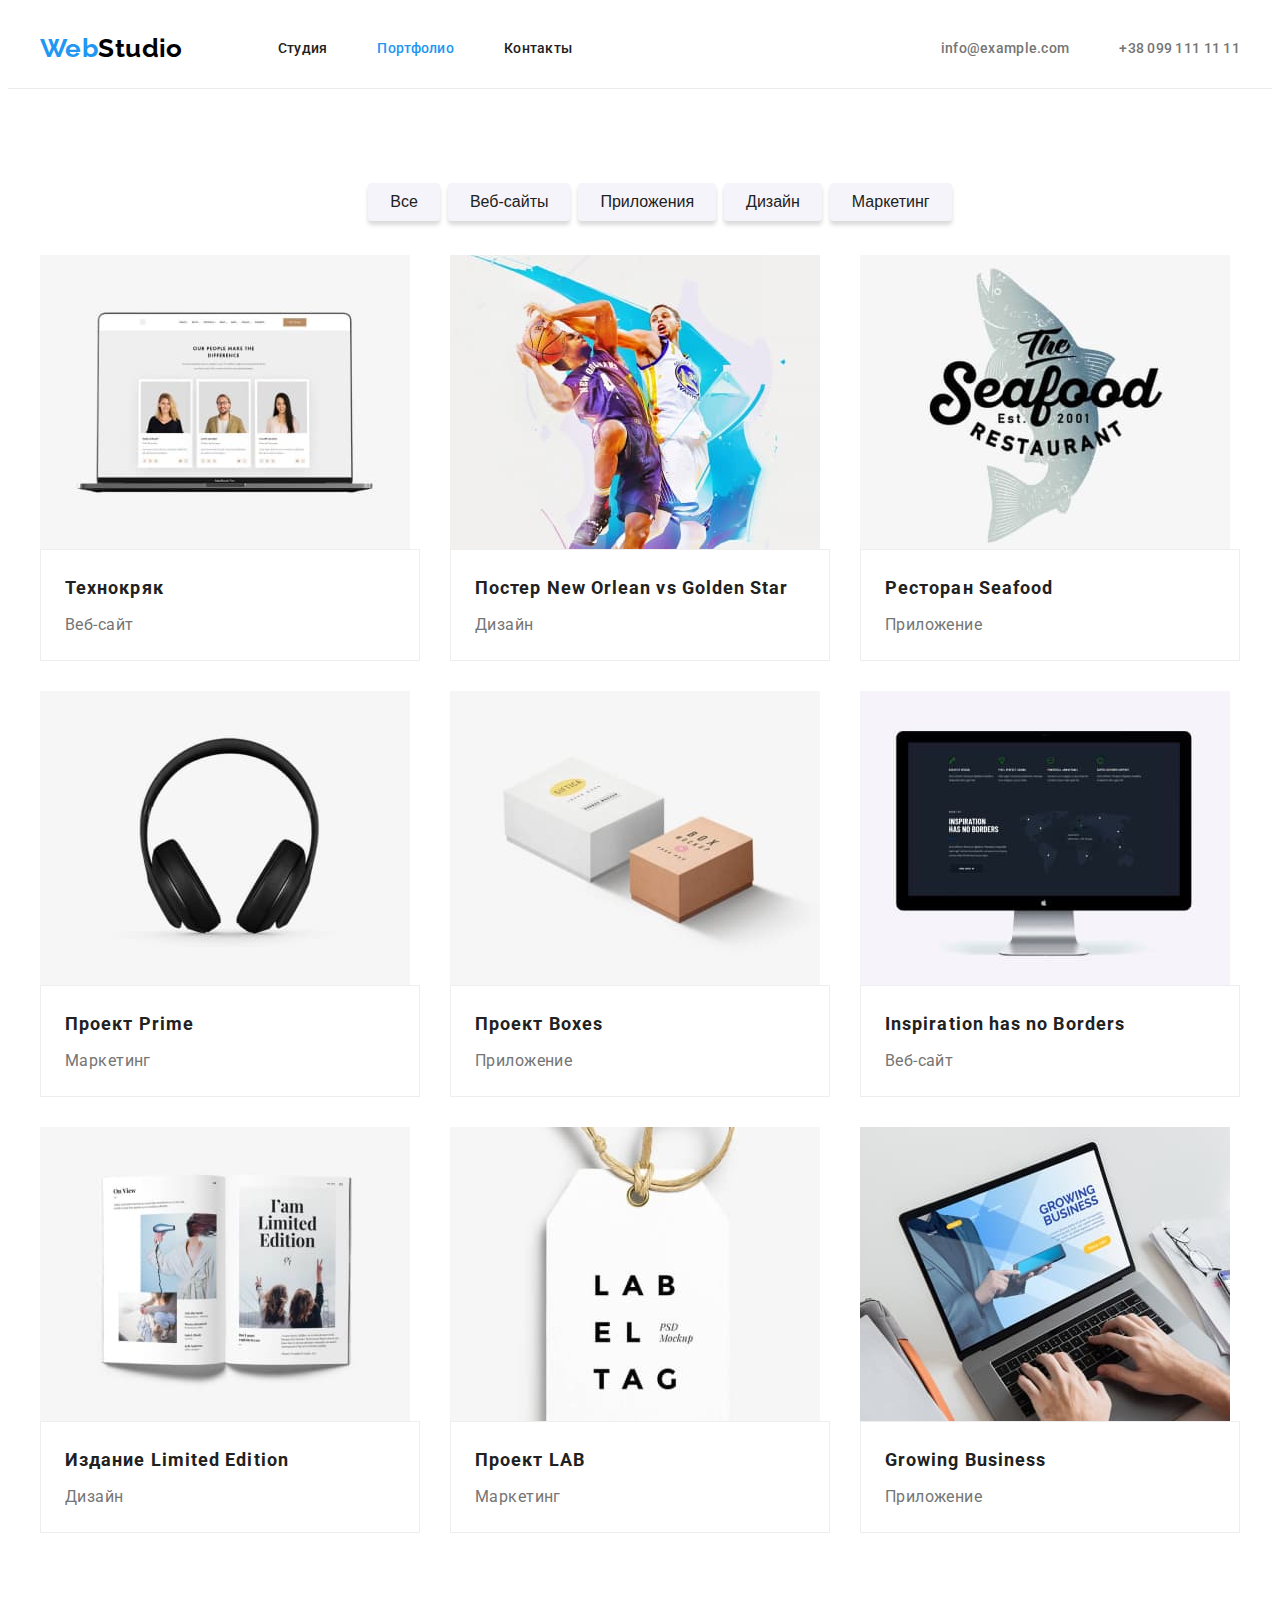
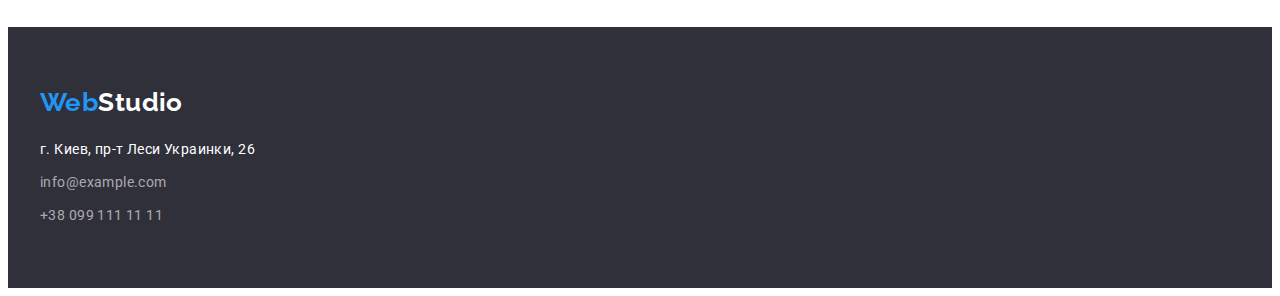
==== portfolio.html @ 69da9278 "Initial commit" ====
<!DOCTYPE html>
<html lang="ru">
  <head>
    <meta charset="UTF-8" />
    <meta http-equiv="X-UA-Compatible" content="IE=edge" />
    <meta name="viewport" content="width=device-width, initial-scale=1.0" />   
    <!-- Fonts -->
    <link rel="preconnect" href="https://fonts.googleapis.com" />
    <link rel="preconnect" href="https://fonts.gstatic.com" crossorigin />
    <link
      href="https://fonts.googleapis.com/css2?family=Raleway:wght@700&family=Roboto:wght@400;500;700;900&display=swap"
      rel="stylesheet"
    />
    <!-- Nomalize -->
    <!-- <link rel="stylesheet" type="text/css" href="./css/normalize.css" /> -->
    <link
      rel="stylesheet"
      href="https://cdnjs.cloudflare.com/ajax/libs/modern-normalize/1.1.0/modern-normalize.min.css"
      integrity="sha512-wpPYUAdjBVSE4KJnH1VR1HeZfpl1ub8YT/NKx4PuQ5NmX2tKuGu6U/JRp5y+Y8XG2tV+wKQpNHVUX03MfMFn9Q=="
      crossorigin="anonymous"
      referrerpolicy="no-referrer"
    />
    <!-- Styles -->
    <link rel="stylesheet" type="text/css" href="./css/styles.css" />
    <title>Portfolio</title>
  </head>

  <body>
    <header class="header">
      <div class="container">
        <nav class="navigation">
          <a href="./" class="link logo">
            Web<span class="logo-accent">Studio</span>
          </a>
          <ul class="list">
            <li class="item-header">
              <a href="./" class="link"> Студия</a>
            </li>
            <li class="item-header current">
              <a href="./portfolio.html" class="link">Портфолио</a>
            </li>
            <li class="item-header"><a href="#" class="link">Контакты</a></li>
          </ul>
        </nav>
        <ul class="list contact">
          <li class="item-header contact">
            <a href="mailto:info@example.com" class="link">info@example.com</a>
          </li>
          <li class="item-header contact">
            <a href="tel:+380991111111" class="link">+38 099 111 11 11</a>
          </li>
        </ul>
      </div>
    </header>
    <main>
      <section class="section">
        <h1 class="visually-hidden">Наши работы</h1>
        <div class="container">
          <ul class="list filter">
            <li class="item-filter">
              <button type="button" class="button button-filter">Все</button>
            </li>
            <li class="item-filter">
              <button type="button" class="button button-filter">
                Веб-сайты
              </button>
            </li>
            <li class="item-filter">
              <button type="button" class="button button-filter">
                Приложения
              </button>
            </li>
            <li class="item-filter">
              <button type="button" class="button button-filter">Дизайн</button>
            </li>
            <li class="item-filter">
              <button type="button" class="button button-filter">
                Маркетинг
              </button>
            </li>
          </ul>
          <ul class="list works">
            <li class="work-item">
              <a>
                <img
                  src="./images/img.jpg"
                  alt="Изображение сайта"
                  width="370"
                />
                <div class="work-description">
                  <h2 class="title title-work">Технокряк</h2>
                  <p class="type-work">Веб-сайт</p>
                </div>
              </a>
            </li>
            <li class="work-item">
              <a>
                <img
                  src="./images/img-1.jpg"
                  alt="Изображение постера"
                  width="370"
                />
                <div class="work-description">
                  <h2 class="title title-work">
                    Постер New Orlean vs Golden Star
                  </h2>
                  <p class="type-work">Дизайн</p>
                </div>
              </a>
            </li>
            <li class="work-item">
              <a>
                <img
                  src="./images/img-2.jpg"
                  alt="Изображение логотипа приложения"
                  width="370"
                />
                <div class="work-description">
                  <h2 class="title title-work">Ресторан Seafood</h2>
                  <p class="type-work">Приложение</p>
                </div>
              </a>
            </li>
            <li class="work-item">
              <a>
                <img
                  src="./images/img-3.jpg"
                  alt="Изображение проекта по маркетингу"
                  width="370"
                />
                <div class="work-description">
                  <h2 class="title title-work">Проект Prime</h2>
                  <p class="type-work">Маркетинг</p>
                </div>
              </a>
            </li>
            <li class="work-item">
              <a>
                <img
                  src="./images/img-4.jpg"
                  alt="Изображение логотипа приложения"
                  width="370"
                />
                <div class="work-description">
                  <h2 class="title title-work">Проект Boxes</h2>
                  <p class="type-work">Приложение</p>
                </div>
              </a>
            </li>
            <li class="work-item">
              <a>
                <img
                  src="./images/img-5.jpg"
                  alt="Изображение сайта"
                  width="370"
                />
                <div class="work-description">
                  <h2 class="title title-work">Inspiration has no Borders</h2>
                  <p class="type-work">Веб-сайт</p>
                </div>
              </a>
            </li>
            <li class="work-item">
              <a>
                <img
                  src="./images/img-6.jpg"
                  alt="Изображение идания"
                  width="370"
                />
                <div class="work-description">
                  <h2 class="title title-work">Издание Limited Edition</h2>
                  <p class="type-work">Дизайн</p>
                </div>
              </a>
            </li>
            <li class="work-item">
              <a>
                <img
                  src="./images/img-7.jpg"
                  alt="Изображение проекта по маркетингу"
                  width="370"
                />
                <div class="work-description">
                  <h2 class="title title-work">Проект LAB</h2>
                  <p class="type-work">Маркетинг</p>
                </div>
              </a>
            </li>
            <li class="work-item">
              <a>
                <img
                  src="./images/img-8.jpg"
                  alt="логотипа приложения"
                  width="370"
                />
                <div class="work-description">
                  <h2 class="title title-work">Growing Business</h2>
                  <p class="type-work">Приложение</p>
                </div>
              </a>
            </li>
          </ul>
        </div>
      </section>
    </main>
    <footer class="footer">
      <div class="container">
        <a href="./" class="link logo">
          Web<span class="logo-invert-accent">Studio</span>
        </a>
        <address class="address">
          <ul class="list contact">
            <li class="item-footer">г. Киев, пр-т Леси Украинки, 26</li>
            <li class="item-footer contact">
              <a href="mailto:info@example.com" class="link"
                >info@example.com</a
              >
            </li>
            <li class="item-footer contact">
              <a href="tel:+380991111111" class="link">+38 099 111 11 11</a>
            </li>
          </ul>
        </address>
      </div>
    </footer>
  </body>
</html>
---- css/styles.css ----
:root {
  --background-dark-color: #2f303a;
  /* rgb(47, 48, 58) */
  --background-light-color: #f5f4fa;
  /* rgb(245, 244, 250); */
  --primary-dark-color: #212121;
  /* rgb(33, 33, 33)*/
  --primary-light-color: #757575;
  /*rgb(117, 117, 117)*/
  --accent-light-color: #2196f3;
  /* rgb(33, 150, 243) */
  --accent-dark-color: #000000;
  /* rgb(0,0,0) */
  --main-light-color: #ffffff;
  /* rgb(255,255,255) */
  --main-light-alfa-color: rgba(255, 255, 255, 0.6);

  /* for grid  */
  --margin-set-gap: 30px;
}

body {
  font-family: "Roboto", sans-serif;
  font-style: normal;
  font-weight: 400;
  font-size: 14px;
  line-height: 1.143; /* 16/14 */
  letter-spacing: 0.03em;
  color: var(--primary-dark-color);
  background-color: var(--main-light-color);
}

img{
  display: block;
  padding: 0;
}

/* Common Styles */
.link {
  text-decoration: none;
  color: inherit;
}

.list {
  list-style: none;
}

.button {
  box-shadow: 0px 4px 4px rgba(0, 0, 0, 0.15);
  border: none;
  border-radius: 4px;
  border-color: transparent;

  color: var(--main-light-color);
  background-color: var(--accent-light-color);
}

.title {
  margin-top: 0;
  margin-bottom: 50px;

  text-align: center;

  font-weight: 700;
  font-size: 36px;
  line-height: 1.167; /* 42/36; */
}

.current {
  color: var(--accent-light-color);
}

.section {
  padding-top: 94px;
  padding-bottom: 94px;
  
  /* background-color: greenyellow;
  outline: 3px solid green; */
}

/* .section .list {
  margin-top: 0;
  margin-bottom: 0;
  padding-top: 0;
  padding-bottom: 0;
} */

/* Семантическое скрытие документов */
.visually-hidden {
  position: absolute;
  white-space: nowrap;
  width: 1px;
  height: 1px;
  overflow: hidden;
  border: 0;
  padding: 0;
  clip: rect(0 0 0 0);
  clip-path: inset(50%);
  margin: -1px;
}

.container {
  margin-left: auto;
  margin-right: auto;
  padding-right: 15px;
  padding-left: 15px;
  width: 1200px; 

  /* outline: 1px solid tomato; */
}

.container .list {
  display: flex;
  /* flex-wrap: wrap; */
}

/* Header */
.header {
  --color-header-border : #ECECEC;
  border-bottom: 1px solid var(--color-header-border);
}

.header .container {
  display: flex;
  justify-content: space-between;
  align-items: center;
}

.navigation {
  display: flex;
  align-items: center;
}

.navigation .list {
  display: flex;
  margin-top: 0;
  margin-bottom: 0;
  margin-left: 95px;
  padding-left: 0;
}

.item-header {
  font-weight: 500;
  letter-spacing: 0.02em;
}

.item-header + .item-header {
  margin-left: 50px;
}

.item-header .link {
  display: block;
  padding-top: 32px;
  padding-bottom: 32px;
}

.item-header.contact {
  color: var(--primary-light-color);
}

.item-header:hover,
.item-header:focus {
  color: var(--accent-light-color);
}

.logo {
  font-family: "Raleway", sans-serif;
  font-weight: 700;
  font-size: 26px;
  line-height: 1.192; /* 31/26; */
  color: var(--accent-light-color);
}

.logo-accent {
  color: var(--accent-dark-color);
}

.navigation .logo {
  padding-top: 10px;
  padding-bottom: 10px;
}

.list.contact {
  display: flex;
  margin-top: 0px;
  margin-bottom: 0px;
  padding-left: 0px;
}

/* Main */
.section.primary {
  background-color: var(--background-dark-color);
}

.primary {  
  margin-top: 0px;
  margin-bottom: 0px;
  padding-top: 200px;
  padding-bottom: 200px;

  text-align: center;
}

.main-title {
  margin-top: 0;
  margin-bottom: 30px;

  color: var(--main-light-color);

  font-weight: 900;
  font-size: 44px;
  line-height: 1.364; /* 60/44; */
  letter-spacing: 0.06em;
  text-transform: uppercase;  
}

.main-button {
  padding: 10px 32px;
  font-weight: 700;
  font-size: 16px;
  line-height: 1.875; /* 30/16; */
}

/* Edge */
.section.our-edge {
  padding-bottom: 0;
}

.list.our-edge {
  margin-top: 0;
  margin-bottom: 0;
  padding-left: 0;  
}

.our-edge-item {
  /* flex-basis: 270px; */
  --count-inline: 4;
  flex-basis: calc((100% - (var(--count-inline) - 1) * var(--margin-set-gap))/var(--count-inline));
  /* flex-basis: calc(100% / 4 - var(--margin-set-gap)); */
}

.our-edge-item + .our-edge-item {
  margin-left: var(--margin-set-gap);
}

.our-edge-title {
  margin-top: 0;
  margin-bottom: 10px;

  font-size: inherit;
  line-height: inherit;
  text-transform: uppercase;
}

.our-edge-description {
  margin-top: 0;
  margin-bottom: 0;

  line-height: 1.714; /* 24/14 */
  color: var(--primary-light-color);
}

/* Whot my do */

.list.whot-do {
  margin-top: 0;
  margin-bottom: 0;
  padding: 0;
}

.list.whot-do *:nth-child(n + 2) {
  margin-left: var(--margin-set-gap);
}


/* Team */
.our-team {
  background-color: var(--background-light-color);
}

.list.our-team {
  margin-top: 0;
  margin-bottom: 0;
  padding: 0;  
}

.our-team-item {
  /* flex-basis: calc(100% / 4 - var(--margin-set-gap)); */
  --count-inline: 4;  
  flex-basis: calc((100% - (var(--count-inline) - 1) * var(--margin-set-gap)) / var(--count-inline));
  /* box-shadow : 0px 1px 3px rgba(0, 0, 0, 0.12),
               0px 1px 1px rgba(0, 0, 0, 0.14),
               0px 2px 1px rgba(0, 0, 0, 0.2); 
  border-radius: 0px 0px 4px 4px; */
}

.our-team-item + .our-team-item {
  margin-left: var(--margin-set-gap);
}

.our-team-description{
  padding-top: 30px;
  padding-bottom: 30px;
}

.our-team-title {
  margin-top: 0;  
  margin-bottom: 10px;
  text-align: center;

  font-weight: 500;
  font-size: 16px;
  line-height: 1.187; /* 19/16 */
}

.our-team-position {
  margin-top: 0;
  margin-bottom: 0;
  text-align: center;

  font-size: 16px;
  line-height: 1.187; /* 19/16 */
  color: var(--primary-light-color);
}

/* filter */
.button-filter {
  /* display: block; */
  padding: 6px 22px;

  font-weight: 500;
  font-size: 16px;
  line-height: 1.625; /* 26/16 */
  color: inherit;
  background-color: var(--background-light-color);
}

.list.filter {
  margin-top: 0;
  margin-bottom: 34px;
  justify-content: center;
}

.item-filter + .item-filter {
  margin-left: 8px;
}

.button-filter:hover,
.button-filter:focus {
  color: var(--main-light-color);
  background-color: var(--accent-light-color);
}

.list.works {
  margin: 0;
  padding-left: 0;
  flex-wrap: wrap;

  margin-top: calc(-1 * var(--margin-set-gap));
  margin-left: calc(-1 * var(--margin-set-gap));
}

.list.works .work-item {
  margin-top: var(--margin-set-gap);
  margin-left: var(--margin-set-gap);
  
  --count-inline: 3;  
  flex-basis: calc(100% / var(--count-inline) - var(--margin-set-gap));
  /* flex-basis: calc(100% / 3 - var(--margin-set-gap)); */
}  

/* v2 */
/* .list.works {
  margin: 0;
  padding-left: 0;
  flex-wrap: wrap;
}
.list.works .work-item:not(:nth-child(3n)) {
  margin-right: var(--margin-set-gap);
  margin-bottom: var(--margin-set-gap);
}

.list.works .work-item:nth-child(3n) {
  margin-bottom: var(--margin-set-gap);
}

.list.works .work-item:nth-last-child(-n + 3) {
  margin-bottom: 0;
} */

/* v3 */
/* .list.works {
  margin: 0;
  padding: 0;
  flex-wrap: wrap;
}

.list.works .work-item {
  margin: 0;
  padding: 0;
  --count-inline:3;
  width: calc((100% - (var(--count-inline) - 1) * var(--margin-set-grap))/var(--count-inline));
  margin-right: var(--margin-set-gap);
  margin-bottom: var(--margin-set-gap); 
}

.list.works .work-item:nth-child(3n) {
  margin-right: 0;
}

.list.works .work-item:nth-last-child(-n + 3) {
  margin-bottom: 0;
} */

/* v4 */
/* .list.works {
  margin: 0;
  padding-left: 0;
  flex-wrap: wrap;
  gap: var(--margin-set-gap);
} */

.work-description {
  --border-color: #EEEEEE;
  padding: 20px 24px;
  border: 1px solid var(--border-color);
}

.title-work {
  margin-top: 0;
  margin-bottom: 4px;   
  
  text-align: left;

  font-size: 18px;
  line-height: 2;
  letter-spacing: 0.06em;
}

.type-work {
  margin-top: 0;
  margin-bottom: 0;

  font-size: 16px;
  line-height: 1.88; /* 30/16; */
  color: var(--primary-light-color);
}

/* FOOTER */
.footer {
  background-color: var(--background-dark-color);
  padding-top: 60px;
  padding-bottom: 60px;
}

.footer .logo {
  display: block;
  margin-bottom: 20px;
}

.address .list {
  display: block;
}

.logo-invert-accent {
  color: var(--main-light-color);
}

.item-footer {
  font-size: 14px;
  font-style: normal;
  line-height: 1.714; /* 24/14 */
  color: var(--main-light-color);
}

.item-footer:not(:last-child) {
  margin-bottom: 9px;
}

.item-footer.contact {
  color: var(--main-light-alfa-color);
}

.item-footer.contact:hover,
.item-footer.contact:focus {
  color: var(--accent-light-color);
}
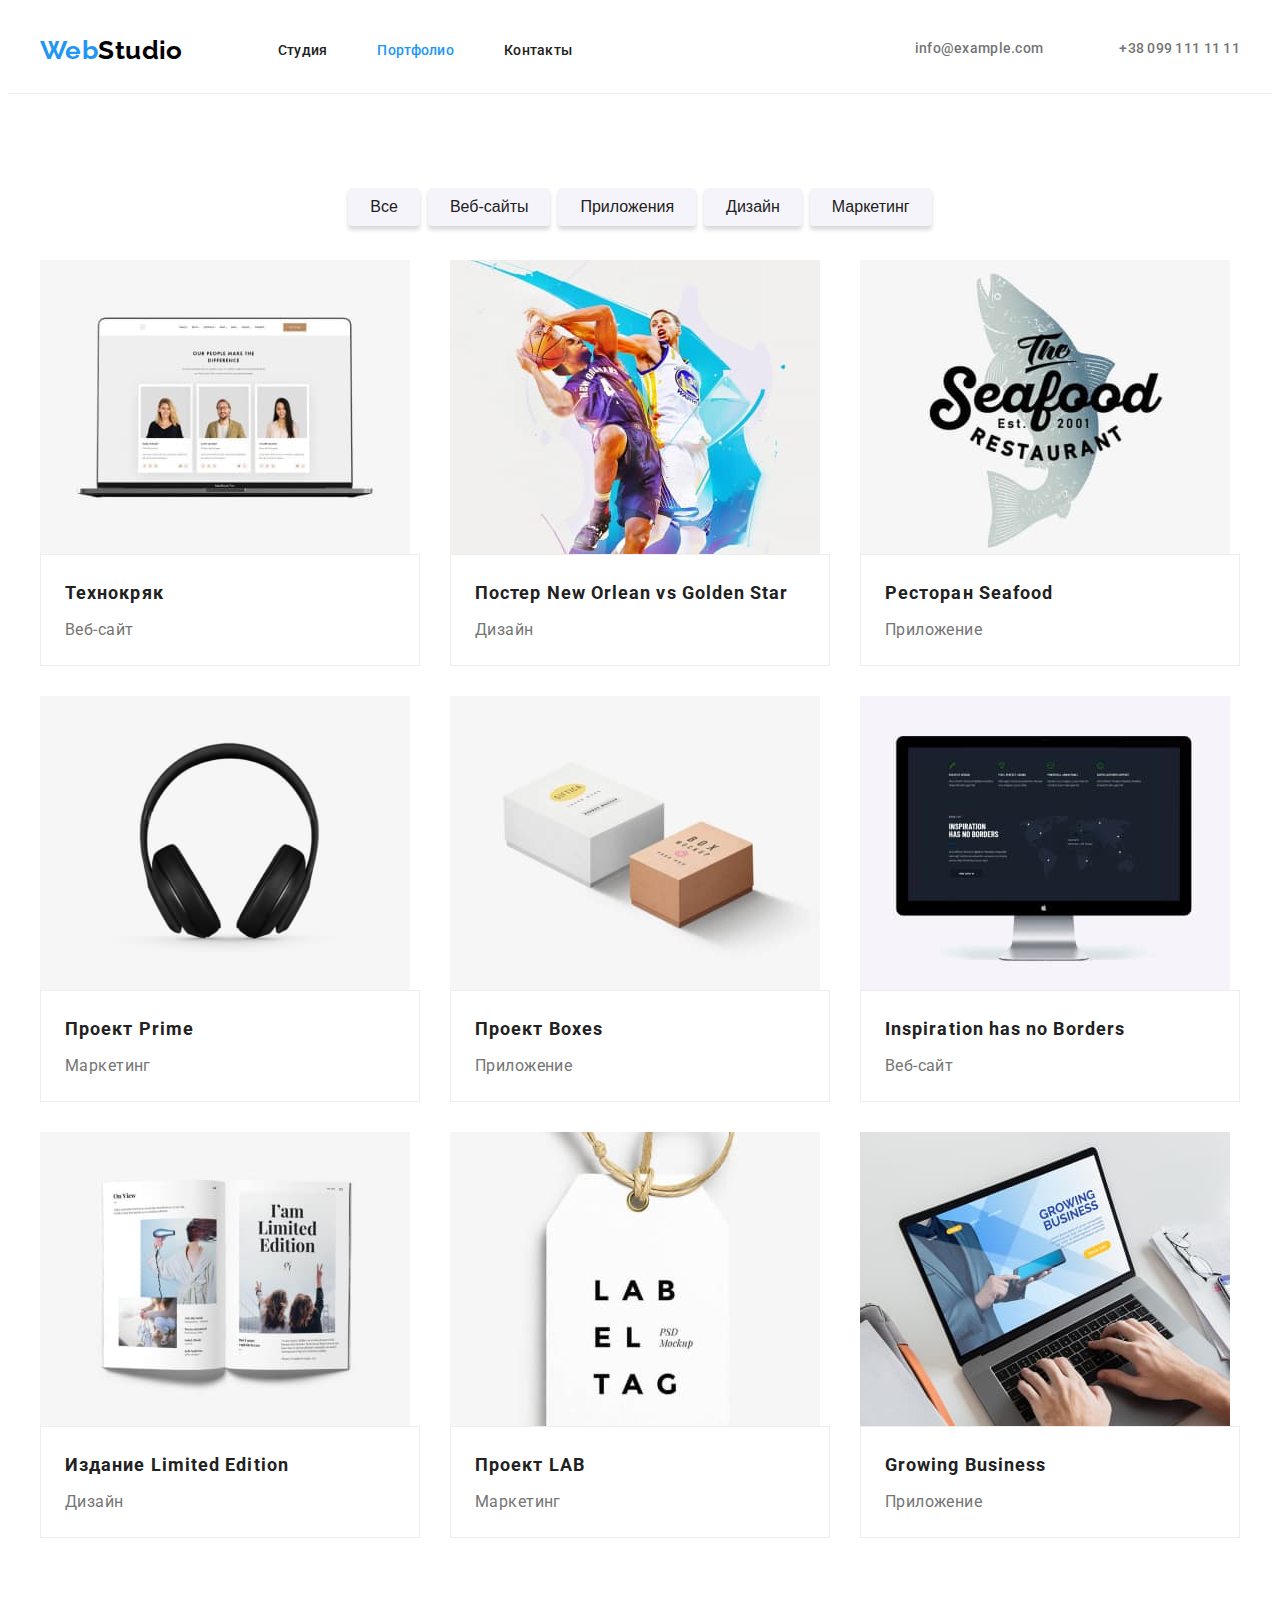
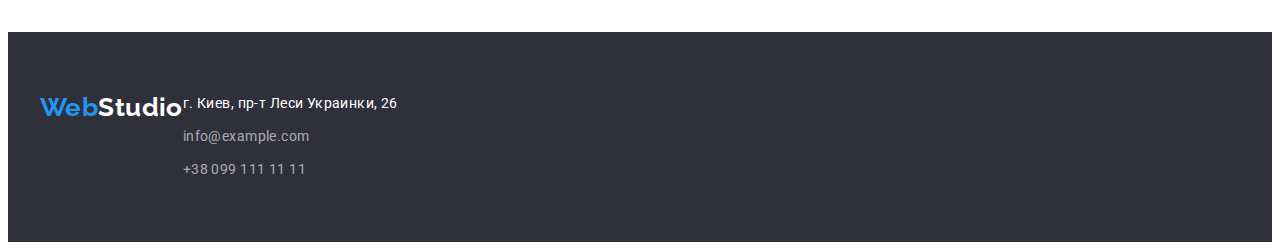
==== commit 8c21adce: "модуль 4" ====
--- a/portfolio.html
+++ b/portfolio.html
@@ -83,7 +83,7 @@
             <li class="work-item">
               <a>
                 <img
-                  src="./images/img.jpg"
+                  src="./images/works/img.jpg"
                   alt="Изображение сайта"
                   width="370"
                 />
@@ -96,7 +96,7 @@
             <li class="work-item">
               <a>
                 <img
-                  src="./images/img-1.jpg"
+                  src="./images/works/img-1.jpg"
                   alt="Изображение постера"
                   width="370"
                 />
@@ -111,7 +111,7 @@
             <li class="work-item">
               <a>
                 <img
-                  src="./images/img-2.jpg"
+                  src="./images/works/img-2.jpg"
                   alt="Изображение логотипа приложения"
                   width="370"
                 />
@@ -124,7 +124,7 @@
             <li class="work-item">
               <a>
                 <img
-                  src="./images/img-3.jpg"
+                  src="./images/works/img-3.jpg"
                   alt="Изображение проекта по маркетингу"
                   width="370"
                 />
@@ -137,7 +137,7 @@
             <li class="work-item">
               <a>
                 <img
-                  src="./images/img-4.jpg"
+                  src="./images/works/img-4.jpg"
                   alt="Изображение логотипа приложения"
                   width="370"
                 />
@@ -150,7 +150,7 @@
             <li class="work-item">
               <a>
                 <img
-                  src="./images/img-5.jpg"
+                  src="./images/works/img-5.jpg"
                   alt="Изображение сайта"
                   width="370"
                 />
@@ -163,7 +163,7 @@
             <li class="work-item">
               <a>
                 <img
-                  src="./images/img-6.jpg"
+                  src="./images/works/img-6.jpg"
                   alt="Изображение идания"
                   width="370"
                 />
@@ -176,7 +176,7 @@
             <li class="work-item">
               <a>
                 <img
-                  src="./images/img-7.jpg"
+                  src="./images/works/img-7.jpg"
                   alt="Изображение проекта по маркетингу"
                   width="370"
                 />
@@ -189,7 +189,7 @@
             <li class="work-item">
               <a>
                 <img
-                  src="./images/img-8.jpg"
+                  src="./images/works/img-8.jpg"
                   alt="логотипа приложения"
                   width="370"
                 />
--- a/css/styles.css
+++ b/css/styles.css
@@ -1,12 +1,10 @@
 :root {
-  --background-dark-color: #2f303a;
-  /* rgb(47, 48, 58) */
-  --background-light-color: #f5f4fa;
-  /* rgb(245, 244, 250); */
-  --primary-dark-color: #212121;
-  /* rgb(33, 33, 33)*/
-  --primary-light-color: #757575;
-  /*rgb(117, 117, 117)*/
+  --background-dark-color: #2f303a; /* rgb(47, 48, 58) */ 
+  /*--background-dark-color: #C4C4C4; rgb(196, 196, 196);*/
+
+  --background-light-color: #f5f4fa; /* rgb(245, 244, 250); */
+  --primary-dark-color: #212121; /* rgb(33, 33, 33)*/
+  --primary-light-color: #757575; /*rgb(117, 117, 117)*/
   --accent-light-color: #2196f3;
   /* rgb(33, 150, 243) */
   --accent-dark-color: #000000;
@@ -149,13 +147,44 @@
 }
 
 .item-header .link {
-  display: block;
   padding-top: 32px;
   padding-bottom: 32px;
 }
 
 .item-header.contact {
   color: var(--primary-light-color);
+}
+
+.item-header.contact .link {
+  display: block;
+  /* outline:  1px solid tomato; */
+}
+
+.item-header.contact .link::before {
+  
+  /* margin: 0;
+  margin-right: 10px;
+  flex-basis: 16px;
+  align-items: center; */
+
+  display: inline-flex; /* why */
+  align-items: center;
+  margin-right: 10px;
+  content: '';
+  width: 16px;
+  height: 16px;
+  background-repeat: no-repeat;
+  background-position: center;
+
+  /* outline: 1px solid navy; */
+}
+
+.item-header.contact .link.email::before {
+  background-image: url(../images/decoration/envelope.svg);
+} 
+
+.item-header.contact .link.phone::before {
+  background-image: url(../images/decoration/smartphone.svg);
 }
 
 .item-header:hover,
@@ -189,7 +218,13 @@
 
 /* Main */
 .section.primary {
+  --color-gradient : rgba(47, 48, 58, 0.4);
+
   background-color: var(--background-dark-color);
+  background-image: linear-gradient(to right, var(--color-gradient), var(--color-gradient)),   url(../images/main-background.jpg);
+  background-repeat: no-repeat;
+  background-size: contain;
+  background-position: center;
 }
 
 .primary {  
@@ -237,6 +272,38 @@
   --count-inline: 4;
   flex-basis: calc((100% - (var(--count-inline) - 1) * var(--margin-set-gap))/var(--count-inline));
   /* flex-basis: calc(100% / 4 - var(--margin-set-gap)); */
+}
+
+.our-edge-item::before {
+  display: block;
+  height: 120px;
+  content: "";
+
+  border-radius: 4px;
+
+  background-color: var(--background-light-color);
+  background-position: center;
+  background-repeat: no-repeat;
+
+  margin-bottom: 30px;
+
+  /* outline: 1px solid tomato; */
+}
+
+.our-edge-item.antenna::before {
+  background-image: url(../images/decoration/antenna.svg);
+}
+
+.our-edge-item.clock::before {
+  background-image: url(../images/decoration/clock.svg);
+}
+
+.our-edge-item.diagram::before {
+  background-image: url(../images/decoration/diagram.svg);
+}
+
+.our-edge-item.astronaut::before {
+  background-image: url(../images/decoration/astronaut.svg);
 }
 
 .our-edge-item + .our-edge-item {
@@ -299,8 +366,7 @@
 }
 
 .our-team-description{
-  padding-top: 30px;
-  padding-bottom: 30px;
+  padding: 30px 32px;
 }
 
 .our-team-title {
@@ -315,12 +381,92 @@
 
 .our-team-position {
   margin-top: 0;
-  margin-bottom: 0;
+  margin-bottom: 16px;
+
   text-align: center;
 
   font-size: 16px;
   line-height: 1.187; /* 19/16 */
   color: var(--primary-light-color);
+}
+
+.list.contact-solcial-items {
+  padding-left: 0;
+  justify-content: space-between;
+}
+
+.our-team-item .contact-solcial-item::before {
+  display: block;
+  width: 44px;
+  height: 44px;
+  content: '';
+  background-color: var(--background-light-color);
+  background-repeat: no-repeat;
+  background-position: center;
+
+  border-radius: 50%;
+}
+
+.our-team-item .contact-solcial-item.instagram::before {
+  background-image: url(../images/social-link-decoration/instagram.svg);
+}
+
+.our-team-item .contact-solcial-item.twitter::before {
+  background-image: url(../images/social-link-decoration/twitter.svg);
+}
+
+.our-team-item .contact-solcial-item.facebook::before {
+  background-image: url(../images/social-link-decoration/facebook.svg);
+}
+
+.our-team-item .contact-solcial-item.linkedin::before {
+  background-image: url(../images/social-link-decoration/linkedin.svg);
+}
+
+/* our-clients */
+.list.our-clients-items {
+  display: flex;
+  justify-content: space-between;
+  margin-top: 0;
+  margin-bottom: 0;
+  padding-left: 0;
+}
+
+.our-clients-item > .link::before{
+  display: block;
+
+  background-color: var(--main-light-color);
+  content: '';
+  background-position: center;
+  background-repeat: no-repeat;
+  height: 92px;
+  width: 170px;
+  border: 1px solid var(--background-light-color);
+
+}
+
+.our-clients-item > .link.company-one::before{
+  background-image: url(../images/Clients/logo-1.svg);
+}
+
+.our-clients-item > .link.company-two::before{
+  background-image: url(../images/Clients/logo-2.svg);
+}
+
+.our-clients-item > .link.company-three::before{
+  background-image: url(../images/Clients/logo-3.svg);
+}
+
+.our-clients-item > .link.company-four::before{
+  background-image: url(../images/Clients/logo-4.svg);
+}
+
+.our-clients-item > .link.company-five::before{
+  background-image: url(../images/Clients/logo-5.svg);
+}
+
+.our-clients-item > .link.company-six::before{
+  background-image: url(../images/Clients/logo-6.svg);
 }
 
 /* filter */
@@ -338,6 +484,7 @@
 .list.filter {
   margin-top: 0;
   margin-bottom: 34px;
+  padding-left: 0;
   justify-content: center;
 }
 
@@ -453,6 +600,15 @@
   padding-bottom: 60px;
 }
 
+.footer .container {
+  display: flex;
+}
+
+.container .contacts {
+  width: 230px;
+  margin-right: 50px;
+}
+
 .footer .logo {
   display: block;
   margin-bottom: 20px;
@@ -485,3 +641,58 @@
 .item-footer.contact:focus {
   color: var(--accent-light-color);
 }
+
+.container .social-contact { 
+  padding-top: 12px;
+}
+
+.social-contact .title {
+  margin-top: 0;
+  margin-bottom: 20px;
+
+  color: var(--main-light-color);
+
+  font-size: 14px;
+  line-height: inherit;
+  text-align: left;
+  text-transform: uppercase;
+
+}
+
+.social-contact .contact-solcial-items {
+  margin-top: 0;
+  margin-bottom: 0;
+}
+
+.social-contact .contact-solcial-item + .contact-solcial-item {
+  margin-left: 10px;
+}
+
+
+.social-contact .contact-solcial-item::before {
+  display: block;
+  width: 44px;
+  height: 44px;
+  content: '';
+  background-color: rgba(255, 255, 255, 0.1);
+  background-repeat: no-repeat;
+  background-position: center;
+
+  border-radius: 50%;
+}
+
+.social-contact .contact-solcial-item.instagram::before {
+  background-image: url(../images/social-link-decoration/instagram.svg);
+}
+
+.social-contact .contact-solcial-item.twitter::before {
+  background-image: url(../images/social-link-decoration/twitter.svg);
+}
+
+.social-contact .contact-solcial-item.facebook::before {
+  background-image: url(../images/social-link-decoration/facebook.svg);
+}
+
+.social-contact .contact-solcial-item.linkedin::before {
+  background-image: url(../images/social-link-decoration/linkedin.svg);
+}
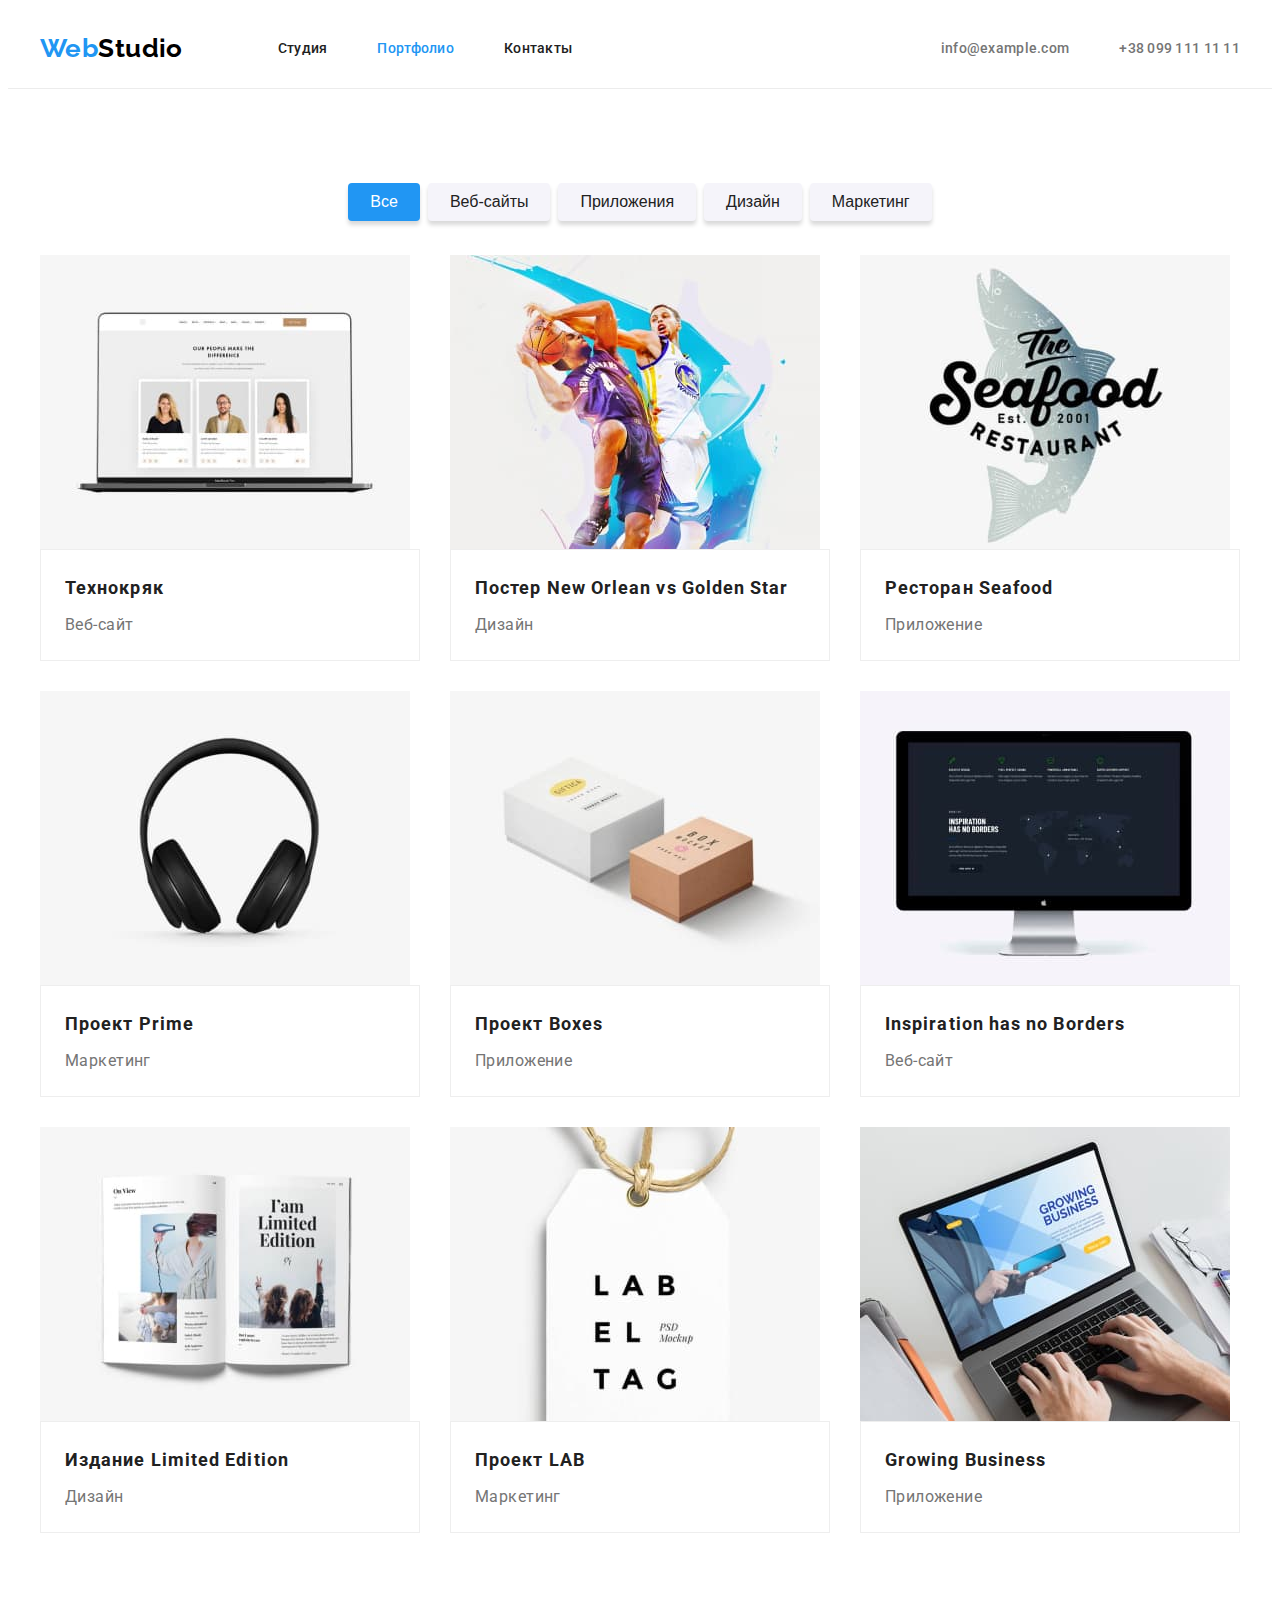
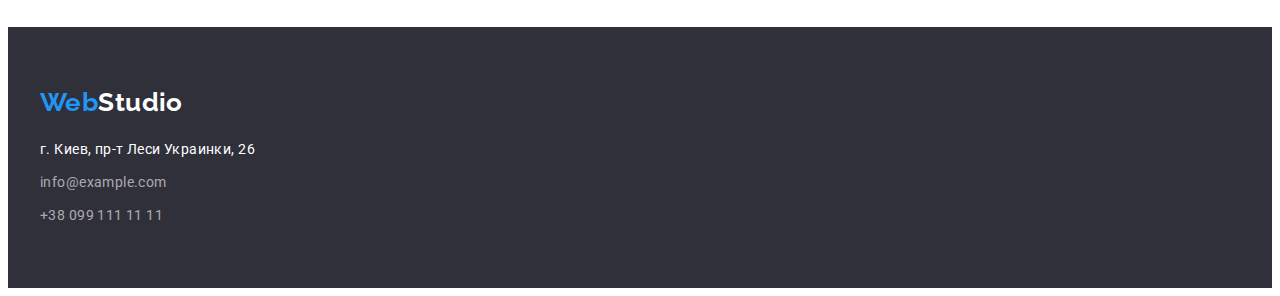
==== commit 59fedcff: "Модуль 4 2" ====
--- a/portfolio.html
+++ b/portfolio.html
@@ -58,7 +58,7 @@
         <div class="container">
           <ul class="list filter">
             <li class="item-filter">
-              <button type="button" class="button button-filter">Все</button>
+              <button type="button" class="button button-filter current-button">Все</button>
             </li>
             <li class="item-filter">
               <button type="button" class="button button-filter">
--- a/css/styles.css
+++ b/css/styles.css
@@ -5,13 +5,12 @@
   --background-light-color: #f5f4fa; /* rgb(245, 244, 250); */
   --primary-dark-color: #212121; /* rgb(33, 33, 33)*/
   --primary-light-color: #757575; /*rgb(117, 117, 117)*/
-  --accent-light-color: #2196f3;
-  /* rgb(33, 150, 243) */
-  --accent-dark-color: #000000;
-  /* rgb(0,0,0) */
-  --main-light-color: #ffffff;
-  /* rgb(255,255,255) */
+  --accent-light-color: #2196f3; /* rgb(33, 150, 243) */
+  --accent-dark-color: #000000; /* rgb(0,0,0) */
+  --main-light-color: #ffffff; /* rgb(255,255,255) */
   --main-light-alfa-color: rgba(255, 255, 255, 0.6);
+
+  --accent-link-color :#afb1b8; /* rgb(175, 177, 184); */
 
   /* for grid  */
   --margin-set-gap: 30px;
@@ -22,8 +21,8 @@
   font-style: normal;
   font-weight: 400;
   font-size: 14px;
-  line-height: 1.143; /* 16/14 */
   letter-spacing: 0.03em;
+
   color: var(--primary-dark-color);
   background-color: var(--main-light-color);
 }
@@ -36,6 +35,7 @@
 /* Common Styles */
 .link {
   text-decoration: none;
+
   color: inherit;
 }
 
@@ -44,24 +44,23 @@
 }
 
 .button {
+  color: var(--main-light-color);
+  background-color: var(--accent-light-color);
+
   box-shadow: 0px 4px 4px rgba(0, 0, 0, 0.15);
   border: none;
   border-radius: 4px;
   border-color: transparent;
-
-  color: var(--main-light-color);
-  background-color: var(--accent-light-color);
 }
 
 .title {
   margin-top: 0;
   margin-bottom: 50px;
-
-  text-align: center;
 
   font-weight: 700;
   font-size: 36px;
   line-height: 1.167; /* 42/36; */
+  text-align: center;
 }
 
 .current {
@@ -71,19 +70,9 @@
 .section {
   padding-top: 94px;
   padding-bottom: 94px;
-  
-  /* background-color: greenyellow;
-  outline: 3px solid green; */
-}
-
-/* .section .list {
-  margin-top: 0;
-  margin-bottom: 0;
-  padding-top: 0;
-  padding-bottom: 0;
-} */
-
-/* Семантическое скрытие документов */
+}
+
+/* Семантическое скрытие элементов */
 .visually-hidden {
   position: absolute;
   white-space: nowrap;
@@ -102,6 +91,7 @@
   margin-right: auto;
   padding-right: 15px;
   padding-left: 15px;
+
   width: 1200px; 
 
   /* outline: 1px solid tomato; */
@@ -109,7 +99,25 @@
 
 .container .list {
   display: flex;
-  /* flex-wrap: wrap; */
+}
+
+.list.contact-social-items {
+  padding-left: 0;
+}
+
+.contact-social-item + .contact-social-item {
+  margin-left: 10px;
+}
+
+.social-link {
+  display: flex;
+  justify-content: center;
+  align-items: center;
+
+  width: 44px;
+  height: 44px;
+
+  border-radius: 50%;
 }
 
 /* Header */
@@ -139,6 +147,7 @@
 
 .item-header {
   font-weight: 500;
+  line-height: 1.143; /* 16/14 */
   letter-spacing: 0.02em;
 }
 
@@ -153,43 +162,22 @@
 
 .item-header.contact {
   color: var(--primary-light-color);
+  fill: var(--primary-light-color);
 }
 
 .item-header.contact .link {
-  display: block;
-  /* outline:  1px solid tomato; */
-}
-
-.item-header.contact .link::before {
-  
-  /* margin: 0;
-  margin-right: 10px;
-  flex-basis: 16px;
-  align-items: center; */
-
-  display: inline-flex; /* why */
-  align-items: center;
-  margin-right: 10px;
-  content: '';
-  width: 16px;
-  height: 16px;
-  background-repeat: no-repeat;
-  background-position: center;
-
-  /* outline: 1px solid navy; */
-}
-
-.item-header.contact .link.email::before {
-  background-image: url(../images/decoration/envelope.svg);
-} 
-
-.item-header.contact .link.phone::before {
-  background-image: url(../images/decoration/smartphone.svg);
+  display: inline-flex;
 }
 
 .item-header:hover,
 .item-header:focus {
   color: var(--accent-light-color);
+  fill: var(--accent-light-color);
+}
+
+.item-header.contact .link-icon {
+  width: 16px;
+  margin-right: 10px;
 }
 
 .logo {
@@ -197,6 +185,7 @@
   font-weight: 700;
   font-size: 26px;
   line-height: 1.192; /* 31/26; */
+
   color: var(--accent-light-color);
 }
 
@@ -217,17 +206,25 @@
 }
 
 /* Main */
+
 .section.primary {
   --color-gradient : rgba(47, 48, 58, 0.4);
-
-  background-color: var(--background-dark-color);
+  --background-color: #C4C4C4;
+
+  margin-right: auto;
+  margin-left: auto;
+
+  max-width: 1600px;
+  height: 600px;
+
+  background-color: var(--background-color);
   background-image: linear-gradient(to right, var(--color-gradient), var(--color-gradient)),   url(../images/main-background.jpg);
   background-repeat: no-repeat;
-  background-size: contain;
+  background-size: cover;
   background-position: center;
 }
 
-.primary {  
+.primary {
   margin-top: 0px;
   margin-bottom: 0px;
   padding-top: 200px;
@@ -240,23 +237,26 @@
   margin-top: 0;
   margin-bottom: 30px;
 
-  color: var(--main-light-color);
-
   font-weight: 900;
   font-size: 44px;
   line-height: 1.364; /* 60/44; */
   letter-spacing: 0.06em;
-  text-transform: uppercase;  
+  text-transform: uppercase;
+
+  color: var(--main-light-color);
 }
 
 .main-button {
   padding: 10px 32px;
+
   font-weight: 700;
   font-size: 16px;
   line-height: 1.875; /* 30/16; */
+  letter-spacing: 0.06em;
 }
 
 /* Edge */
+
 .section.our-edge {
   padding-bottom: 0;
 }
@@ -264,46 +264,26 @@
 .list.our-edge {
   margin-top: 0;
   margin-bottom: 0;
-  padding-left: 0;  
+  padding-left: 0;
 }
 
 .our-edge-item {
-  /* flex-basis: 270px; */
+  /* flex-basis: calc(100% / 4 - var(--margin-set-gap)); */
   --count-inline: 4;
   flex-basis: calc((100% - (var(--count-inline) - 1) * var(--margin-set-gap))/var(--count-inline));
-  /* flex-basis: calc(100% / 4 - var(--margin-set-gap)); */
-}
-
-.our-edge-item::before {
-  display: block;
+}
+
+.our-edge-item .icon-thumb {
+  display: flex;
+  justify-content: center;
+  align-items: center;
+
+  width: 100%;
   height: 120px;
-  content: "";
-
+  margin-bottom: 30px;
+
+  background-color: var(--background-light-color);
   border-radius: 4px;
-
-  background-color: var(--background-light-color);
-  background-position: center;
-  background-repeat: no-repeat;
-
-  margin-bottom: 30px;
-
-  /* outline: 1px solid tomato; */
-}
-
-.our-edge-item.antenna::before {
-  background-image: url(../images/decoration/antenna.svg);
-}
-
-.our-edge-item.clock::before {
-  background-image: url(../images/decoration/clock.svg);
-}
-
-.our-edge-item.diagram::before {
-  background-image: url(../images/decoration/diagram.svg);
-}
-
-.our-edge-item.astronaut::before {
-  background-image: url(../images/decoration/astronaut.svg);
 }
 
 .our-edge-item + .our-edge-item {
@@ -324,41 +304,46 @@
   margin-bottom: 0;
 
   line-height: 1.714; /* 24/14 */
+
   color: var(--primary-light-color);
 }
 
 /* Whot my do */
 
-.list.whot-do {
+.whot-do-items {
   margin-top: 0;
   margin-bottom: 0;
   padding: 0;
 }
 
-.list.whot-do *:nth-child(n + 2) {
+.whot-do-item:nth-child(n + 2) {
   margin-left: var(--margin-set-gap);
 }
-
 
 /* Team */
 .our-team {
+  max-width: 1600px;
+  margin-left: auto;
+  margin-right: auto;
+
   background-color: var(--background-light-color);
 }
 
-.list.our-team {
-  margin-top: 0;
-  margin-bottom: 0;
-  padding: 0;  
+.our-team-items {
+  margin-top: 0;
+  margin-bottom: 0;
+  padding: 0;
 }
 
 .our-team-item {
   /* flex-basis: calc(100% / 4 - var(--margin-set-gap)); */
   --count-inline: 4;  
   flex-basis: calc((100% - (var(--count-inline) - 1) * var(--margin-set-gap)) / var(--count-inline));
-  /* box-shadow : 0px 1px 3px rgba(0, 0, 0, 0.12),
+
+  box-shadow : 0px 1px 3px rgba(0, 0, 0, 0.12),
                0px 1px 1px rgba(0, 0, 0, 0.14),
                0px 2px 1px rgba(0, 0, 0, 0.2); 
-  border-radius: 0px 0px 4px 4px; */
+  border-radius: 0px 0px 4px 4px;
 }
 
 .our-team-item + .our-team-item {
@@ -370,7 +355,7 @@
 }
 
 .our-team-title {
-  margin-top: 0;  
+  margin-top: 0;
   margin-bottom: 10px;
   text-align: center;
 
@@ -383,93 +368,55 @@
   margin-top: 0;
   margin-bottom: 16px;
 
-  text-align: center;
-
   font-size: 16px;
   line-height: 1.187; /* 19/16 */
+  text-align: center;
+
   color: var(--primary-light-color);
 }
 
-.list.contact-solcial-items {
-  padding-left: 0;
+.our-team .social-link {
+  fill: var(--accent-link-color);
+}
+
+.our-team .social-link:hover,
+.our-team .social-link:focus {
+  fill: var(--main-light-color);
+  background-color: var(--accent-light-color);
+}
+
+/* our-clients */
+
+.our-clients-items {
+  display: flex;
   justify-content: space-between;
-}
-
-.our-team-item .contact-solcial-item::before {
-  display: block;
-  width: 44px;
-  height: 44px;
-  content: '';
-  background-color: var(--background-light-color);
-  background-repeat: no-repeat;
-  background-position: center;
-
-  border-radius: 50%;
-}
-
-.our-team-item .contact-solcial-item.instagram::before {
-  background-image: url(../images/social-link-decoration/instagram.svg);
-}
-
-.our-team-item .contact-solcial-item.twitter::before {
-  background-image: url(../images/social-link-decoration/twitter.svg);
-}
-
-.our-team-item .contact-solcial-item.facebook::before {
-  background-image: url(../images/social-link-decoration/facebook.svg);
-}
-
-.our-team-item .contact-solcial-item.linkedin::before {
-  background-image: url(../images/social-link-decoration/linkedin.svg);
-}
-
-/* our-clients */
-.list.our-clients-items {
-  display: flex;
-  justify-content: space-between;
-  margin-top: 0;
-  margin-bottom: 0;
-  padding-left: 0;
-}
-
-.our-clients-item > .link::before{
-  display: block;
-
-  background-color: var(--main-light-color);
-  content: '';
-  background-position: center;
-  background-repeat: no-repeat;
+  margin-top: 0;
+  margin-bottom: 0;
+  padding-left: 0;
+}
+
+.our-clients-item > .link {
+  display: flex;
+  justify-content: center;
+  align-items: center;
+
+  width: 170px;
   height: 92px;
-  width: 170px;
-  border: 1px solid var(--background-light-color);
-
-}
-
-.our-clients-item > .link.company-one::before{
-  background-image: url(../images/Clients/logo-1.svg);
-}
-
-.our-clients-item > .link.company-two::before{
-  background-image: url(../images/Clients/logo-2.svg);
-}
-
-.our-clients-item > .link.company-three::before{
-  background-image: url(../images/Clients/logo-3.svg);
-}
-
-.our-clients-item > .link.company-four::before{
-  background-image: url(../images/Clients/logo-4.svg);
-}
-
-.our-clients-item > .link.company-five::before{
-  background-image: url(../images/Clients/logo-5.svg);
-}
-
-.our-clients-item > .link.company-six::before{
-  background-image: url(../images/Clients/logo-6.svg);
+
+  fill: var(--accent-link-color);
+
+  border: 1px solid var(--accent-link-color);
+  border-radius: 4px;
+}
+
+.our-clients-item > .link:hover,
+.our-clients-item > .link:focus {
+  fill: var(--accent-light-color);
+  border-color: var(--accent-light-color);
 }
 
 /* filter */
+
 .button-filter {
   /* display: block; */
   padding: 6px 22px;
@@ -477,10 +424,16 @@
   font-weight: 500;
   font-size: 16px;
   line-height: 1.625; /* 26/16 */
+
   color: inherit;
   background-color: var(--background-light-color);
 }
 
+.current-button {
+  color: var(--main-light-color);
+  background-color: var(--accent-light-color);
+}
+
 .list.filter {
   margin-top: 0;
   margin-bottom: 34px;
@@ -499,89 +452,38 @@
 }
 
 .list.works {
+  flex-wrap: wrap;
   margin: 0;
-  padding-left: 0;
-  flex-wrap: wrap;
-
   margin-top: calc(-1 * var(--margin-set-gap));
   margin-left: calc(-1 * var(--margin-set-gap));
+  padding-left: 0;
 }
 
 .list.works .work-item {
   margin-top: var(--margin-set-gap);
   margin-left: var(--margin-set-gap);
-  
-  --count-inline: 3;  
+
+  --count-inline: 3;
   flex-basis: calc(100% / var(--count-inline) - var(--margin-set-gap));
   /* flex-basis: calc(100% / 3 - var(--margin-set-gap)); */
-}  
-
-/* v2 */
-/* .list.works {
-  margin: 0;
-  padding-left: 0;
-  flex-wrap: wrap;
-}
-.list.works .work-item:not(:nth-child(3n)) {
-  margin-right: var(--margin-set-gap);
-  margin-bottom: var(--margin-set-gap);
-}
-
-.list.works .work-item:nth-child(3n) {
-  margin-bottom: var(--margin-set-gap);
-}
-
-.list.works .work-item:nth-last-child(-n + 3) {
-  margin-bottom: 0;
-} */
-
-/* v3 */
-/* .list.works {
-  margin: 0;
-  padding: 0;
-  flex-wrap: wrap;
-}
-
-.list.works .work-item {
-  margin: 0;
-  padding: 0;
-  --count-inline:3;
-  width: calc((100% - (var(--count-inline) - 1) * var(--margin-set-grap))/var(--count-inline));
-  margin-right: var(--margin-set-gap);
-  margin-bottom: var(--margin-set-gap); 
-}
-
-.list.works .work-item:nth-child(3n) {
-  margin-right: 0;
-}
-
-.list.works .work-item:nth-last-child(-n + 3) {
-  margin-bottom: 0;
-} */
-
-/* v4 */
-/* .list.works {
-  margin: 0;
-  padding-left: 0;
-  flex-wrap: wrap;
-  gap: var(--margin-set-gap);
-} */
+}
 
 .work-description {
   --border-color: #EEEEEE;
-  padding: 20px 24px;
+
+  padding: 20px 24px; 
+
   border: 1px solid var(--border-color);
 }
 
 .title-work {
   margin-top: 0;
-  margin-bottom: 4px;   
-  
-  text-align: left;
+  margin-bottom: 4px;
 
   font-size: 18px;
   line-height: 2;
   letter-spacing: 0.06em;
+  text-align: left;
 }
 
 .type-work {
@@ -590,23 +492,17 @@
 
   font-size: 16px;
   line-height: 1.88; /* 30/16; */
+
   color: var(--primary-light-color);
 }
 
 /* FOOTER */
+
 .footer {
-  background-color: var(--background-dark-color);
   padding-top: 60px;
   padding-bottom: 60px;
-}
-
-.footer .container {
-  display: flex;
-}
-
-.container .contacts {
-  width: 230px;
-  margin-right: 50px;
+
+  background-color: var(--background-dark-color);
 }
 
 .footer .logo {
@@ -623,9 +519,10 @@
 }
 
 .item-footer {
+  font-style: normal;
   font-size: 14px;
-  font-style: normal;
   line-height: 1.714; /* 24/14 */
+
   color: var(--main-light-color);
 }
 
@@ -642,57 +539,35 @@
   color: var(--accent-light-color);
 }
 
-.container .social-contact { 
+.contact-item.social-contacts .uppertitle {
+  margin-top: 0;
+  margin-bottom: 20px;
   padding-top: 12px;
-}
-
-.social-contact .title {
-  margin-top: 0;
-  margin-bottom: 20px;
-
-  color: var(--main-light-color);
-
-  font-size: 14px;
-  line-height: inherit;
-  text-align: left;
+
+  font-size: 700;
   text-transform: uppercase;
 
-}
-
-.social-contact .contact-solcial-items {
-  margin-top: 0;
-  margin-bottom: 0;
-}
-
-.social-contact .contact-solcial-item + .contact-solcial-item {
-  margin-left: 10px;
-}
-
-
-.social-contact .contact-solcial-item::before {
-  display: block;
-  width: 44px;
-  height: 44px;
-  content: '';
+  color: var(--main-light-color);
+}
+
+.list.contacts-studio-items {
+  display: flex;
+  margin-top: 0;
+  margin-bottom: 0;
+  padding-left: 0;
+}
+
+.list.contacts-studio-items .contact-item + .contact-item {
+  margin-left: 70px;
+}
+
+.footer .social-link{
+  fill: var(--main-light-color);
   background-color: rgba(255, 255, 255, 0.1);
-  background-repeat: no-repeat;
-  background-position: center;
-
-  border-radius: 50%;
-}
-
-.social-contact .contact-solcial-item.instagram::before {
-  background-image: url(../images/social-link-decoration/instagram.svg);
-}
-
-.social-contact .contact-solcial-item.twitter::before {
-  background-image: url(../images/social-link-decoration/twitter.svg);
-}
-
-.social-contact .contact-solcial-item.facebook::before {
-  background-image: url(../images/social-link-decoration/facebook.svg);
-}
-
-.social-contact .contact-solcial-item.linkedin::before {
-  background-image: url(../images/social-link-decoration/linkedin.svg);
-}
+}
+
+.footer .social-link:hover,
+.footer .social-link:focus {
+  background-color: var(--accent-light-color);
+}
+
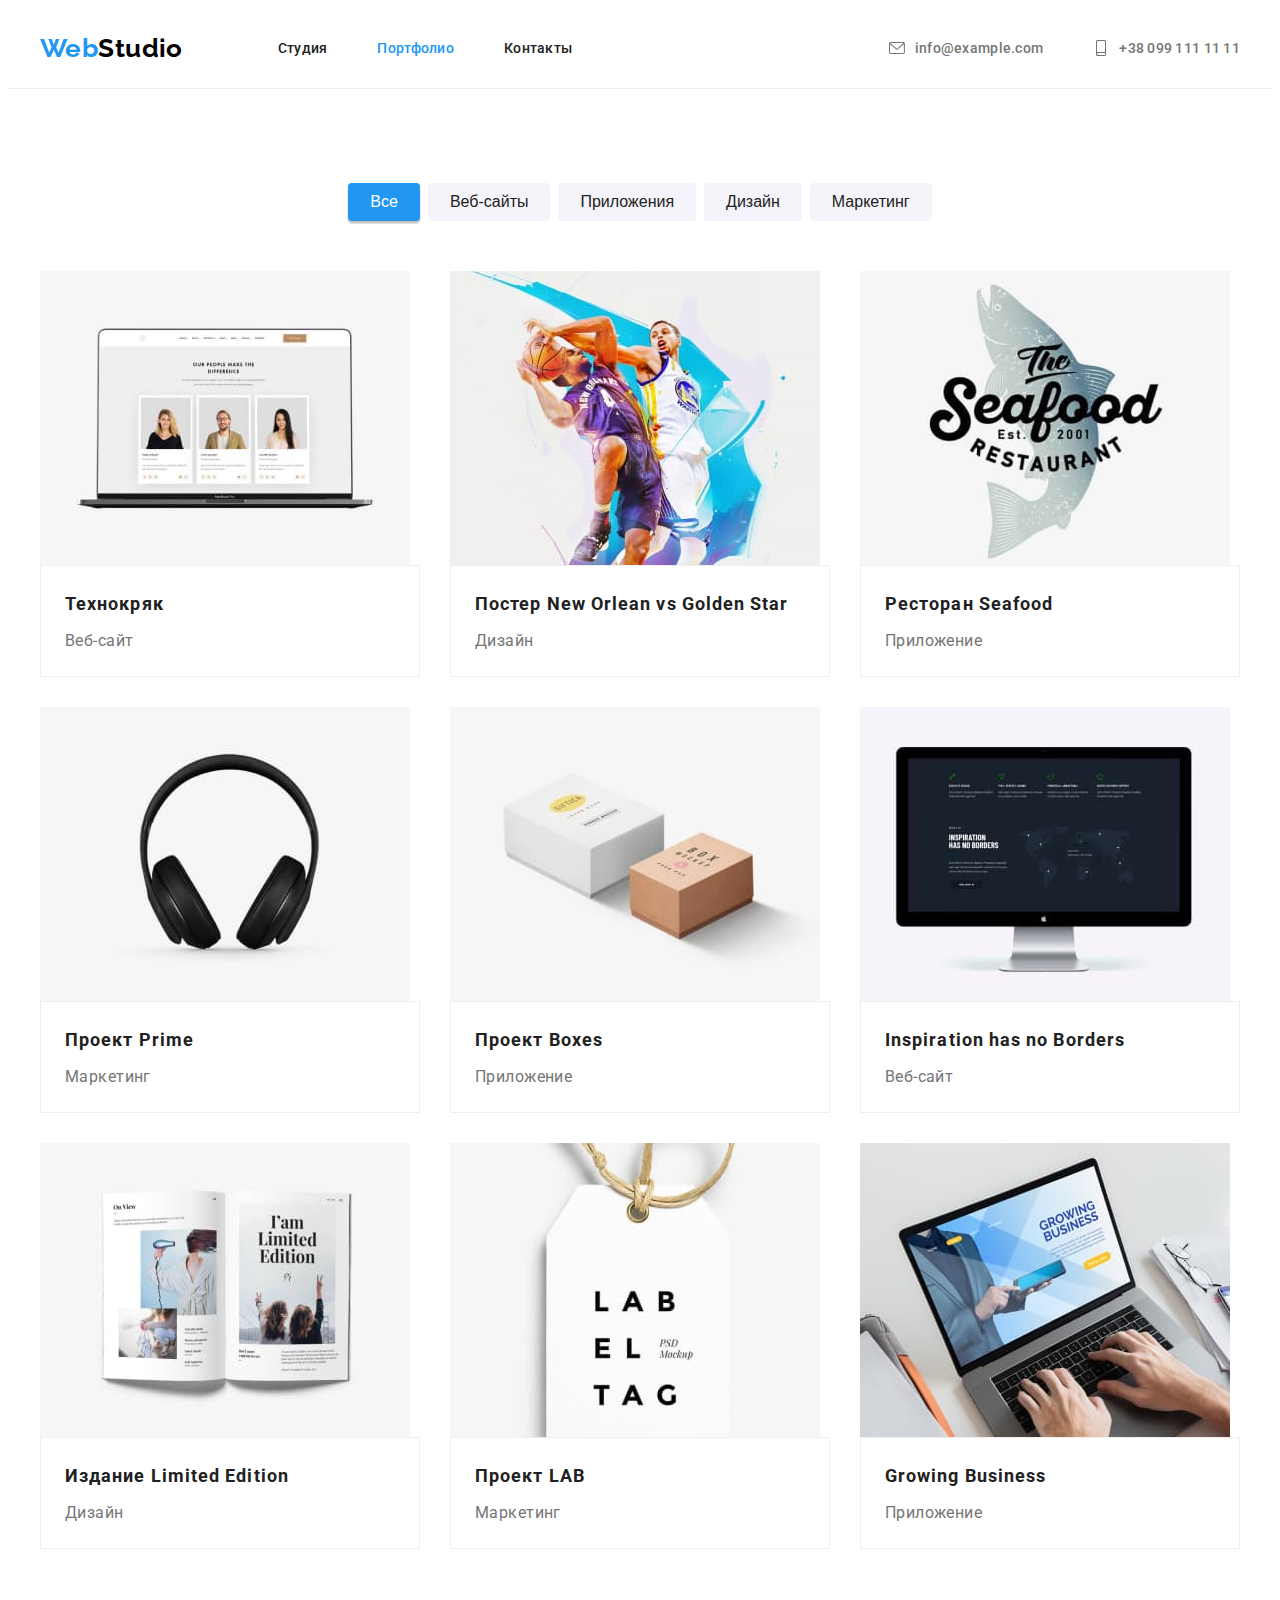
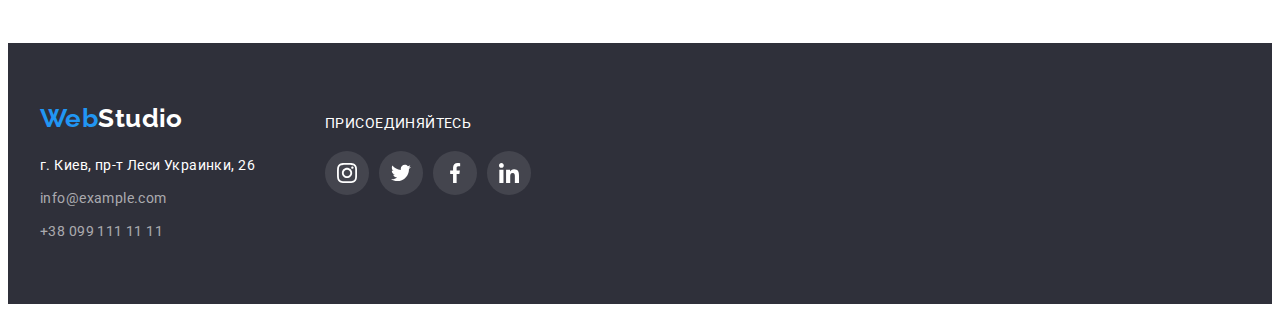
==== commit 3a5fd0f9: "Модуль 4 2" ====
--- a/portfolio.html
+++ b/portfolio.html
@@ -3,7 +3,7 @@
   <head>
     <meta charset="UTF-8" />
     <meta http-equiv="X-UA-Compatible" content="IE=edge" />
-    <meta name="viewport" content="width=device-width, initial-scale=1.0" />   
+    <meta name="viewport" content="width=device-width, initial-scale=1.0" />
     <!-- Fonts -->
     <link rel="preconnect" href="https://fonts.googleapis.com" />
     <link rel="preconnect" href="https://fonts.gstatic.com" crossorigin />
@@ -44,10 +44,20 @@
         </nav>
         <ul class="list contact">
           <li class="item-header contact">
-            <a href="mailto:info@example.com" class="link">info@example.com</a>
+            <a href="mailto:info@example.com" class="link">
+              <svg class="link-icon" width="16" height="16">
+                <use href="./images/icon.svg#envelope" />
+              </svg>
+              info@example.com
+            </a>
           </li>
           <li class="item-header contact">
-            <a href="tel:+380991111111" class="link">+38 099 111 11 11</a>
+            <a href="tel:+380991111111" class="link">
+              <svg class="link-icon" width="16" height="16">
+                <use href="./images/icon.svg#smartphone" />
+              </svg>
+              +38 099 111 11 11
+            </a>
           </li>
         </ul>
       </div>
@@ -58,7 +68,9 @@
         <div class="container">
           <ul class="list filter">
             <li class="item-filter">
-              <button type="button" class="button button-filter current-button">Все</button>
+              <button type="button" class="button button-filter current-button">
+                Все
+              </button>
             </li>
             <li class="item-filter">
               <button type="button" class="button button-filter">
@@ -205,22 +217,79 @@
     </main>
     <footer class="footer">
       <div class="container">
-        <a href="./" class="link logo">
-          Web<span class="logo-invert-accent">Studio</span>
-        </a>
-        <address class="address">
-          <ul class="list contact">
-            <li class="item-footer">г. Киев, пр-т Леси Украинки, 26</li>
-            <li class="item-footer contact">
-              <a href="mailto:info@example.com" class="link"
-                >info@example.com</a
-              >
-            </li>
-            <li class="item-footer contact">
-              <a href="tel:+380991111111" class="link">+38 099 111 11 11</a>
-            </li>
-          </ul>
-        </address>
+        <ul class="list contacts-studio-items">
+          <li class="contact-item contacts">
+            <a href="./" class="link logo">
+              Web<span class="logo-invert-accent">Studio</span>
+            </a>
+            <address class="address">
+              <ul class="list contact">
+                <li class="item-footer">г. Киев, пр-т Леси Украинки, 26</li>
+                <li class="item-footer contact">
+                  <a href="mailto:info@example.com" class="link"
+                    >info@example.com</a
+                  >
+                </li>
+                <li class="item-footer contact">
+                  <a href="tel:+380991111111" class="link">+38 099 111 11 11</a>
+                </li>
+              </ul>
+            </address>
+          </li>
+          <li class="contact-item social-contacts">
+            <p class="uppertitle">Присоединяйтесь</p>
+            <ul class="list contact-social-items">
+              <li class="link contact-social-item" aria-label="instagram">
+                <a
+                  class="social-link"
+                  href="https://www.instagram.com"
+                  target="_blank"
+                  rel="noopener noreferrer"
+                >
+                  <svg class="icon-social" width="20" height="20">
+                    <use href="./images/icon.svg#instagram">
+                  </svg>
+                </a>
+              </li>
+              <li class="link contact-social-item" aria-label="twitter">
+                <a
+                  class="social-link"
+                  href="https://twitter.com"
+                  target="_blank"
+                  rel="noopener noreferrer"
+                >
+                  <svg class="icon-social" width="20" height="20">
+                    <use href="./images/icon.svg#twitter">
+                  </svg>
+              </a>
+              </li>
+              <li class="link contact-social-item" aria-label="facebook">
+                <a
+                  class="social-link"
+                  href="https://www.facebook.com"
+                  target="_blank"
+                  rel="noopener noreferrer"
+                >
+                  <svg class="icon-social" width="20" height="20">
+                    <use href="./images/icon.svg#facebook">
+                  </svg>
+                </a>
+              </li>
+              <li class="link contact-social-item" aria-label="linkedin">
+                <a
+                  class="social-link"
+                  href="https://www.linkedin.com"
+                  target="_blank"
+                  rel="noopener noreferrer"
+                >
+                  <svg class="icon-social" width="20" height="20">
+                    <use href="./images/icon.svg#linkedin">
+                  </svg>
+                </a>
+              </li>
+            </ul>
+          </li>
+        </ul>
       </div>
     </footer>
   </body>
--- a/css/styles.css
+++ b/css/styles.css
@@ -47,7 +47,6 @@
   color: var(--main-light-color);
   background-color: var(--accent-light-color);
 
-  box-shadow: 0px 4px 4px rgba(0, 0, 0, 0.15);
   border: none;
   border-radius: 4px;
   border-color: transparent;
@@ -253,6 +252,8 @@
   font-size: 16px;
   line-height: 1.875; /* 30/16; */
   letter-spacing: 0.06em;
+
+  box-shadow: 0px 4px 4px rgba(0, 0, 0, 0.15);
 }
 
 /* Edge */
@@ -432,11 +433,12 @@
 .current-button {
   color: var(--main-light-color);
   background-color: var(--accent-light-color);
+  box-shadow: 0px 3px 1px rgba(0, 0, 0, 0.1), 0px 1px 2px rgba(0, 0, 0, 0.08), 0px 2px 2px rgba(0, 0, 0, 0.12);
 }
 
 .list.filter {
   margin-top: 0;
-  margin-bottom: 34px;
+  margin-bottom: 50px;
   padding-left: 0;
   justify-content: center;
 }
@@ -449,6 +451,7 @@
 .button-filter:focus {
   color: var(--main-light-color);
   background-color: var(--accent-light-color);
+  box-shadow: 0px 3px 1px rgba(0, 0, 0, 0.1), 0px 1px 2px rgba(0, 0, 0, 0.08), 0px 2px 2px rgba(0, 0, 0, 0.12);
 }
 
 .list.works {
@@ -468,6 +471,13 @@
   /* flex-basis: calc(100% / 3 - var(--margin-set-gap)); */
 }
 
+.list.works .work-item:hover,
+.list.works .work-item:focus {
+  box-shadow: 0px 1px 1px rgba(0, 0, 0, 0.12),
+              0px 4px 4px rgba(0, 0, 0, 0.06),
+              1px 4px 6px rgba(0, 0, 0, 0.16);
+}
+
 .work-description {
   --border-color: #EEEEEE;
 
@@ -569,5 +579,4 @@
 .footer .social-link:hover,
 .footer .social-link:focus {
   background-color: var(--accent-light-color);
-}
-
+}